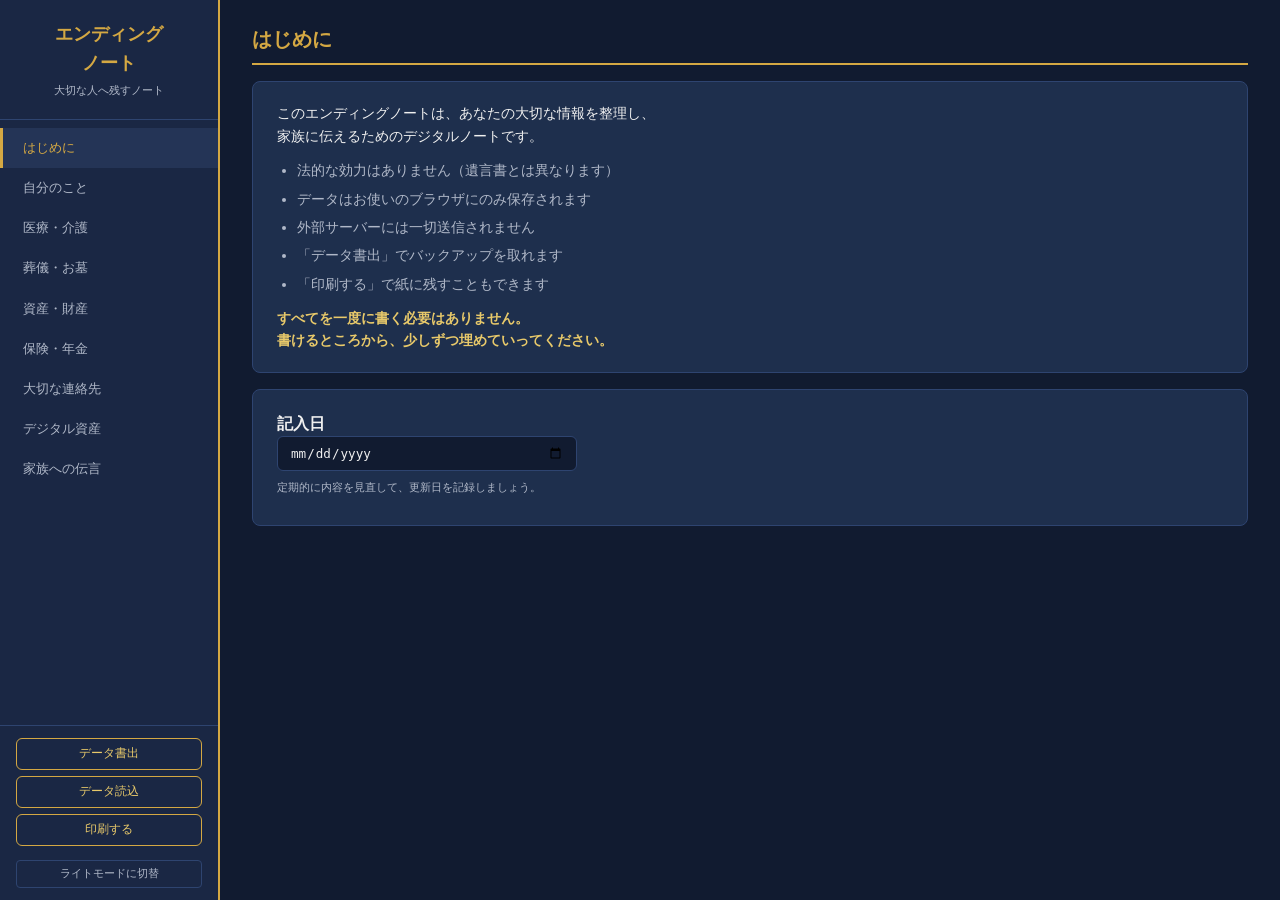
==== index.html @ 5ec1c982 "エンディングノート v1.0 - 無料デジタル終活シート 9つのセクション: 自分のこと、医療・介護、葬儀・お墓、 資産・財産、保険・年金、連絡先、デジタル資産、家族への伝言 ブラウザ保存・印刷対応・" ====
<!DOCTYPE html>
<html lang="ja">
<head>
  <meta charset="UTF-8">
  <meta name="viewport" content="width=device-width, initial-scale=1.0">
  <title>エンディングノート | 無料で使えるデジタル終活シート</title>
  <meta name="description" content="ブラウザで使える無料のエンディングノート。家族への伝言、資産情報、医療・介護の希望、葬儀の希望などを整理できます。印刷対応。">
  <meta name="keywords" content="エンディングノート,終活,無料,デジタル,家族,資産管理,遺言">
  <meta property="og:title" content="エンディングノート | 無料デジタル終活シート">
  <meta property="og:description" content="家族への伝言、資産情報、医療の希望をブラウザで整理。印刷もできる無料ツール。">
  <meta property="og:type" content="website">
  <link rel="stylesheet" href="css/style.css">
</head>
<body>
  <nav class="sidebar">
    <div class="sidebar-header">
      <h1>エンディング<br>ノート</h1>
      <p class="subtitle">大切な人へ残すノート</p>
    </div>
    <ul class="nav-list">
      <li><a href="#" class="nav-link active" data-page="intro">はじめに</a></li>
      <li><a href="#" class="nav-link" data-page="personal">自分のこと</a></li>
      <li><a href="#" class="nav-link" data-page="medical">医療・介護</a></li>
      <li><a href="#" class="nav-link" data-page="funeral">葬儀・お墓</a></li>
      <li><a href="#" class="nav-link" data-page="assets">資産・財産</a></li>
      <li><a href="#" class="nav-link" data-page="insurance">保険・年金</a></li>
      <li><a href="#" class="nav-link" data-page="contacts">大切な連絡先</a></li>
      <li><a href="#" class="nav-link" data-page="digital">デジタル資産</a></li>
      <li><a href="#" class="nav-link" data-page="message">家族への伝言</a></li>
    </ul>
    <div class="sidebar-footer">
      <button class="btn btn-outline" id="exportBtn">データ書出</button>
      <button class="btn btn-outline" id="importBtn">データ読込</button>
      <input type="file" id="importFile" accept=".json" style="display:none">
      <button class="btn btn-outline" id="printBtn">印刷する</button>
      <button class="theme-toggle" id="themeToggle">ライトモードに切替</button>
    </div>
  </nav>

  <div class="main-content">

    <!-- はじめに -->
    <div class="page active" id="page-intro">
      <h2 class="page-title">はじめに</h2>
      <div class="intro-card">
        <p>このエンディングノートは、あなたの大切な情報を整理し、<br>家族に伝えるためのデジタルノートです。</p>
        <ul>
          <li>法的な効力はありません（遺言書とは異なります）</li>
          <li>データはお使いのブラウザにのみ保存されます</li>
          <li>外部サーバーには一切送信されません</li>
          <li>「データ書出」でバックアップを取れます</li>
          <li>「印刷する」で紙に残すこともできます</li>
        </ul>
        <p class="intro-note">すべてを一度に書く必要はありません。<br>書けるところから、少しずつ埋めていってください。</p>
      </div>
      <div class="intro-card">
        <h3>記入日</h3>
        <input type="date" id="writeDate" class="form-input" style="max-width:300px;">
        <p class="form-note">定期的に内容を見直して、更新日を記録しましょう。</p>
      </div>
    </div>

    <!-- 自分のこと -->
    <div class="page" id="page-personal">
      <h2 class="page-title">自分のこと</h2>
      <div class="form-section">
        <div class="form-grid">
          <div class="form-group"><label>氏名</label><input type="text" class="form-input" data-key="personal.name"></div>
          <div class="form-group"><label>ふりがな</label><input type="text" class="form-input" data-key="personal.nameKana"></div>
          <div class="form-group"><label>生年月日</label><input type="date" class="form-input" data-key="personal.birthday"></div>
          <div class="form-group"><label>血液型</label><select class="form-input" data-key="personal.bloodType"><option value="">選択</option><option>A型</option><option>B型</option><option>O型</option><option>AB型</option><option>不明</option></select></div>
          <div class="form-group"><label>住所</label><input type="text" class="form-input full-width" data-key="personal.address"></div>
          <div class="form-group"><label>電話番号</label><input type="tel" class="form-input" data-key="personal.phone"></div>
          <div class="form-group"><label>メールアドレス</label><input type="email" class="form-input" data-key="personal.email"></div>
          <div class="form-group"><label>本籍地</label><input type="text" class="form-input full-width" data-key="personal.domicile"></div>
        </div>
        <div class="form-group"><label>趣味・特技</label><textarea class="form-textarea" data-key="personal.hobbies" rows="3"></textarea></div>
        <div class="form-group"><label>好きな食べ物</label><input type="text" class="form-input full-width" data-key="personal.favoriteFood"></div>
        <div class="form-group"><label>自分史・思い出</label><textarea class="form-textarea" data-key="personal.history" rows="6" placeholder="これまでの人生で大切にしてきたこと、思い出に残っていることなどを自由に書いてください"></textarea></div>
      </div>
    </div>

    <!-- 医療・介護 -->
    <div class="page" id="page-medical">
      <h2 class="page-title">医療・介護の希望</h2>
      <div class="form-section">
        <h3>かかりつけ医</h3>
        <div class="form-grid">
          <div class="form-group"><label>病院名</label><input type="text" class="form-input" data-key="medical.hospital"></div>
          <div class="form-group"><label>担当医</label><input type="text" class="form-input" data-key="medical.doctor"></div>
          <div class="form-group"><label>電話番号</label><input type="tel" class="form-input" data-key="medical.hospitalPhone"></div>
        </div>
        <div class="form-group"><label>持病・アレルギー</label><textarea class="form-textarea" data-key="medical.conditions" rows="3"></textarea></div>
        <div class="form-group"><label>服用中の薬</label><textarea class="form-textarea" data-key="medical.medications" rows="3"></textarea></div>

        <h3>介護の希望</h3>
        <div class="form-group">
          <label>介護が必要になったら</label>
          <select class="form-input" data-key="medical.carePreference">
            <option value="">選択してください</option>
            <option>自宅で介護を受けたい</option>
            <option>施設に入りたい</option>
            <option>家族に任せる</option>
            <option>その他</option>
          </select>
        </div>
        <div class="form-group"><label>介護について補足</label><textarea class="form-textarea" data-key="medical.careNote" rows="3"></textarea></div>

        <h3>延命治療の希望</h3>
        <div class="form-group">
          <label>延命治療について</label>
          <select class="form-input" data-key="medical.lifeSupport">
            <option value="">選択してください</option>
            <option>できる限りの延命治療を希望する</option>
            <option>延命治療は望まない（自然に任せたい）</option>
            <option>家族に判断を任せる</option>
            <option>その他</option>
          </select>
        </div>
        <div class="form-group"><label>延命治療について補足</label><textarea class="form-textarea" data-key="medical.lifeSupportNote" rows="3"></textarea></div>

        <h3>臓器提供・献体</h3>
        <div class="form-group">
          <label>臓器提供の意思</label>
          <select class="form-input" data-key="medical.organDonation">
            <option value="">選択してください</option>
            <option>提供したい</option>
            <option>提供したくない</option>
            <option>家族に任せる</option>
          </select>
        </div>
      </div>
    </div>

    <!-- 葬儀・お墓 -->
    <div class="page" id="page-funeral">
      <h2 class="page-title">葬儀・お墓の希望</h2>
      <div class="form-section">
        <h3>葬儀の希望</h3>
        <div class="form-group">
          <label>葬儀の規模</label>
          <select class="form-input" data-key="funeral.scale">
            <option value="">選択してください</option>
            <option>一般葬（親族・友人・知人）</option>
            <option>家族葬（家族・親族のみ）</option>
            <option>直葬（火葬のみ）</option>
            <option>お別れ会・偲ぶ会</option>
            <option>家族に任せる</option>
          </select>
        </div>
        <div class="form-group">
          <label>宗教・宗派</label>
          <input type="text" class="form-input" data-key="funeral.religion" placeholder="例：仏教（浄土宗）、無宗教 など">
        </div>
        <div class="form-group"><label>葬儀で流してほしい曲</label><input type="text" class="form-input full-width" data-key="funeral.music"></div>
        <div class="form-group"><label>遺影に使ってほしい写真</label><input type="text" class="form-input full-width" data-key="funeral.photo" placeholder="写真の保存場所やファイル名"></div>
        <div class="form-group"><label>葬儀に呼んでほしい人</label><textarea class="form-textarea" data-key="funeral.inviteList" rows="4" placeholder="名前と連絡先"></textarea></div>
        <div class="form-group"><label>葬儀について補足</label><textarea class="form-textarea" data-key="funeral.note" rows="3"></textarea></div>

        <h3>お墓の希望</h3>
        <div class="form-group">
          <label>お墓の希望</label>
          <select class="form-input" data-key="funeral.graveType">
            <option value="">選択してください</option>
            <option>先祖代々のお墓に入りたい</option>
            <option>新しくお墓を建てたい</option>
            <option>納骨堂</option>
            <option>樹木葬</option>
            <option>海洋散骨</option>
            <option>永代供養</option>
            <option>家族に任せる</option>
          </select>
        </div>
        <div class="form-group"><label>お墓の場所</label><input type="text" class="form-input full-width" data-key="funeral.graveLocation"></div>
      </div>
    </div>

    <!-- 資産・財産 -->
    <div class="page" id="page-assets">
      <h2 class="page-title">資産・財産</h2>
      <div class="form-section">
        <p class="form-note">※具体的な金額を書かない場合は、「ある」「ない」だけでも家族の助けになります。</p>

        <h3>預貯金</h3>
        <div id="bankAccounts">
          <div class="repeater-item">
            <div class="form-grid">
              <div class="form-group"><label>金融機関名</label><input type="text" class="form-input" data-array="assets.banks" data-field="name" data-index="0"></div>
              <div class="form-group"><label>支店名</label><input type="text" class="form-input" data-array="assets.banks" data-field="branch" data-index="0"></div>
              <div class="form-group"><label>種類</label><select class="form-input" data-array="assets.banks" data-field="type" data-index="0"><option>普通</option><option>定期</option><option>当座</option></select></div>
              <div class="form-group"><label>備考</label><input type="text" class="form-input" data-array="assets.banks" data-field="note" data-index="0"></div>
            </div>
          </div>
        </div>
        <button class="btn btn-small" id="addBankBtn">+ 口座を追加</button>

        <h3>証券口座</h3>
        <div id="brokerAccounts">
          <div class="repeater-item">
            <div class="form-grid">
              <div class="form-group"><label>証券会社名</label><input type="text" class="form-input" data-array="assets.brokers" data-field="name" data-index="0"></div>
              <div class="form-group"><label>口座種類</label><select class="form-input" data-array="assets.brokers" data-field="type" data-index="0"><option>特定口座</option><option>NISA</option><option>一般口座</option></select></div>
              <div class="form-group"><label>備考</label><input type="text" class="form-input" data-array="assets.brokers" data-field="note" data-index="0"></div>
            </div>
          </div>
        </div>
        <button class="btn btn-small" id="addBrokerBtn">+ 証券口座を追加</button>

        <h3>不動産</h3>
        <div class="form-group"><label>所有する不動産</label><textarea class="form-textarea" data-key="assets.realEstate" rows="4" placeholder="土地・建物の所在地、名義など"></textarea></div>

        <h3>借入・ローン</h3>
        <div class="form-group"><label>借入・ローンの情報</label><textarea class="form-textarea" data-key="assets.loans" rows="4" placeholder="住宅ローン、カードローンなど（借入先、残高目安）"></textarea></div>

        <h3>その他の資産</h3>
        <div class="form-group"><label>貴金属・美術品・車など</label><textarea class="form-textarea" data-key="assets.others" rows="3"></textarea></div>

        <h3>遺言書</h3>
        <div class="form-group">
          <label>遺言書の有無</label>
          <select class="form-input" data-key="assets.willExists">
            <option value="">選択してください</option>
            <option>ある（自筆証書遺言）</option>
            <option>ある（公正証書遺言）</option>
            <option>ある（法務局保管）</option>
            <option>ない</option>
            <option>作成予定</option>
          </select>
        </div>
        <div class="form-group"><label>遺言書の保管場所</label><input type="text" class="form-input full-width" data-key="assets.willLocation"></div>
      </div>
    </div>

    <!-- 保険・年金 -->
    <div class="page" id="page-insurance">
      <h2 class="page-title">保険・年金</h2>
      <div class="form-section">
        <h3>加入している保険</h3>
        <div id="insuranceList">
          <div class="repeater-item">
            <div class="form-grid">
              <div class="form-group"><label>保険会社</label><input type="text" class="form-input" data-array="insurance.list" data-field="company" data-index="0"></div>
              <div class="form-group"><label>種類</label><select class="form-input" data-array="insurance.list" data-field="type" data-index="0"><option>生命保険</option><option>医療保険</option><option>がん保険</option><option>火災保険</option><option>自動車保険</option><option>個人年金</option><option>その他</option></select></div>
              <div class="form-group"><label>証券番号</label><input type="text" class="form-input" data-array="insurance.list" data-field="policyNo" data-index="0"></div>
              <div class="form-group"><label>受取人</label><input type="text" class="form-input" data-array="insurance.list" data-field="beneficiary" data-index="0"></div>
            </div>
          </div>
        </div>
        <button class="btn btn-small" id="addInsuranceBtn">+ 保険を追加</button>

        <h3>年金</h3>
        <div class="form-grid">
          <div class="form-group"><label>基礎年金番号</label><input type="text" class="form-input" data-key="insurance.pensionNo"></div>
          <div class="form-group"><label>年金の種類</label><input type="text" class="form-input" data-key="insurance.pensionType" placeholder="国民年金、厚生年金、企業年金など"></div>
        </div>
      </div>
    </div>

    <!-- 大切な連絡先 -->
    <div class="page" id="page-contacts">
      <h2 class="page-title">大切な連絡先</h2>
      <div class="form-section">
        <p class="form-note">万が一の時に連絡してほしい方のリストです。</p>
        <div id="contactList">
          <div class="repeater-item">
            <div class="form-grid">
              <div class="form-group"><label>名前</label><input type="text" class="form-input" data-array="contacts.list" data-field="name" data-index="0"></div>
              <div class="form-group"><label>関係</label><input type="text" class="form-input" data-array="contacts.list" data-field="relation" data-index="0" placeholder="例：長男、親友、弁護士"></div>
              <div class="form-group"><label>電話番号</label><input type="tel" class="form-input" data-array="contacts.list" data-field="phone" data-index="0"></div>
              <div class="form-group"><label>備考</label><input type="text" class="form-input" data-array="contacts.list" data-field="note" data-index="0"></div>
            </div>
          </div>
        </div>
        <button class="btn btn-small" id="addContactBtn">+ 連絡先を追加</button>
      </div>
    </div>

    <!-- デジタル資産 -->
    <div class="page" id="page-digital">
      <h2 class="page-title">デジタル資産</h2>
      <div class="form-section">
        <p class="form-note">※パスワードそのものは書かず、「ヒント」や「保管場所」だけを記入することをおすすめします。</p>

        <h3>スマホ・パソコン</h3>
        <div class="form-group"><label>スマホのロック解除方法のヒント</label><input type="text" class="form-input full-width" data-key="digital.phoneHint" placeholder="例：誕生日4桁、パスワード管理アプリに記載"></div>
        <div class="form-group"><label>パソコンのログイン方法のヒント</label><input type="text" class="form-input full-width" data-key="digital.pcHint"></div>

        <h3>重要なアカウント</h3>
        <div id="digitalAccounts">
          <div class="repeater-item">
            <div class="form-grid">
              <div class="form-group"><label>サービス名</label><input type="text" class="form-input" data-array="digital.accounts" data-field="service" data-index="0" placeholder="例：Gmail、銀行アプリ"></div>
              <div class="form-group"><label>ID/メールアドレス</label><input type="text" class="form-input" data-array="digital.accounts" data-field="id" data-index="0"></div>
              <div class="form-group"><label>パスワードのヒント</label><input type="text" class="form-input" data-array="digital.accounts" data-field="hint" data-index="0" placeholder="ヒントだけ記入"></div>
              <div class="form-group"><label>死後の希望</label><select class="form-input" data-array="digital.accounts" data-field="action" data-index="0"><option>削除してほしい</option><option>そのままでよい</option><option>家族に引き継ぎ</option></select></div>
            </div>
          </div>
        </div>
        <button class="btn btn-small" id="addDigitalBtn">+ アカウントを追加</button>

        <h3>SNS</h3>
        <div class="form-group">
          <label>SNSアカウントの死後の扱い</label>
          <select class="form-input" data-key="digital.snsAction">
            <option value="">選択してください</option>
            <option>すべて削除してほしい</option>
            <option>そのまま残してほしい</option>
            <option>追悼アカウントにしてほしい</option>
            <option>家族に任せる</option>
          </select>
        </div>

        <h3>サブスクリプション（月額サービス）</h3>
        <div class="form-group"><label>解約が必要なサービス</label><textarea class="form-textarea" data-key="digital.subscriptions" rows="4" placeholder="例：Netflix、Spotify、Amazon Prime、新聞電子版など"></textarea></div>
      </div>
    </div>

    <!-- 家族への伝言 -->
    <div class="page" id="page-message">
      <h2 class="page-title">家族への伝言</h2>
      <div class="form-section">
        <p class="intro-note">一番大切なページです。伝えたいこと、感謝の気持ち、お願いしたいことを自由に書いてください。</p>

        <div class="form-group">
          <label>配偶者へ</label>
          <textarea class="form-textarea" data-key="message.spouse" rows="6" placeholder="感謝の気持ち、伝えたいことを自由に"></textarea>
        </div>
        <div class="form-group">
          <label>子どもたちへ</label>
          <textarea class="form-textarea" data-key="message.children" rows="6"></textarea>
        </div>
        <div class="form-group">
          <label>親へ</label>
          <textarea class="form-textarea" data-key="message.parents" rows="4"></textarea>
        </div>
        <div class="form-group">
          <label>友人・その他の方へ</label>
          <textarea class="form-textarea" data-key="message.friends" rows="4"></textarea>
        </div>
        <div class="form-group">
          <label>その他、伝えておきたいこと</label>
          <textarea class="form-textarea" data-key="message.other" rows="6" placeholder="ペットのこと、大切にしているものの扱い、感謝していることなど"></textarea>
        </div>
      </div>
    </div>

  </div>

  <script src="js/app.js"></script>
</body>
</html>
---- css/style.css ----
*, *::before, *::after { margin:0; padding:0; box-sizing:border-box; }

:root {
  --navy:#1a2744; --navy-light:#243456; --navy-dark:#111b30;
  --gold:#d4a843; --gold-light:#e8c96a;
  --white:#f0f0f0; --gray:#b0b8c8;
  --card-bg:#1e2f4d; --border:#2e4470;
  --sidebar-w:220px; --accent:#e94560;
}

.light-mode {
  --navy:#f5f5f5; --navy-light:#e8e8e8; --navy-dark:#ffffff;
  --gold:#1a5276; --gold-light:#2471a3;
  --white:#333333; --gray:#666666;
  --card-bg:#ffffff; --border:#dddddd;
}

html { font-size:14px; }
body { font-family:"Helvetica Neue","Hiragino Kaku Gothic ProN","Meiryo",sans-serif; background:var(--navy-dark); color:var(--white); line-height:1.6; display:flex; min-height:100vh; }

.sidebar { width:var(--sidebar-w); min-height:100vh; background:var(--navy); border-right:2px solid var(--gold); display:flex; flex-direction:column; position:fixed; top:0; left:0; overflow-y:auto; }
.sidebar-header { padding:20px 16px; text-align:center; border-bottom:1px solid var(--border); }
.sidebar-header h1 { font-size:1.3rem; color:var(--gold); }
.subtitle { font-size:0.75rem; color:var(--gray); margin-top:4px; }
.nav-list { list-style:none; flex:1; padding:8px 0; }
.nav-link { display:block; padding:10px 20px; color:var(--gray); text-decoration:none; font-size:0.9rem; border-left:3px solid transparent; }
.nav-link:hover { color:var(--white); background:var(--navy-light); }
.nav-link.active { color:var(--gold); border-left-color:var(--gold); background:var(--navy-light); }
.sidebar-footer { padding:12px 16px; border-top:1px solid var(--border); }

.btn { padding:0.5rem 1rem; border:none; border-radius:6px; cursor:pointer; font-size:0.85rem; transition:opacity 0.2s; }
.btn:hover { opacity:0.85; }
.btn-outline { background:transparent; color:var(--gold-light); border:1px solid var(--gold); width:100%; margin-bottom:6px; }
.btn-small { padding:0.3rem 0.8rem; font-size:0.8rem; background:var(--navy-light); color:var(--gold-light); border:1px solid var(--border); border-radius:4px; cursor:pointer; margin-top:8px; }
.theme-toggle { width:100%; margin-top:8px; padding:0.4rem 0.8rem; background:transparent; color:var(--gray); border:1px solid var(--border); border-radius:4px; cursor:pointer; font-size:0.8rem; }

.main-content { margin-left:var(--sidebar-w); flex:1; padding:24px 32px; min-height:100vh; }
.page { display:none; }
.page.active { display:block; }
.page-title { font-size:1.4rem; color:var(--gold); margin-bottom:16px; padding-bottom:8px; border-bottom:2px solid var(--gold); }

.intro-card { background:var(--card-bg); border:1px solid var(--border); border-radius:8px; padding:20px 24px; margin-bottom:16px; }
.intro-card ul { padding-left:20px; margin:12px 0; }
.intro-card li { margin-bottom:6px; color:var(--gray); }
.intro-note { color:var(--gold-light); font-weight:600; margin-top:12px; }

.form-section { background:var(--card-bg); border:1px solid var(--border); border-radius:8px; padding:24px; margin-bottom:16px; }
.form-section h3 { color:var(--gold); font-size:1.05rem; margin:20px 0 12px; padding-bottom:6px; border-bottom:1px solid var(--border); }
.form-section h3:first-child { margin-top:0; }
.form-grid { display:grid; grid-template-columns:repeat(auto-fill,minmax(250px,1fr)); gap:12px; }
.form-group { margin-bottom:12px; }
.form-group label { display:block; font-size:0.85rem; color:var(--gray); margin-bottom:4px; }
.form-input { width:100%; padding:8px 12px; background:var(--navy-dark); color:var(--white); border:1px solid var(--border); border-radius:6px; font-size:0.9rem; }
.form-input:focus { outline:none; border-color:var(--gold); }
.form-input.full-width { grid-column:1/-1; }
.form-textarea { width:100%; padding:10px 12px; background:var(--navy-dark); color:var(--white); border:1px solid var(--border); border-radius:6px; font-size:0.9rem; resize:vertical; }
.form-textarea:focus { outline:none; border-color:var(--gold); }
.form-note { font-size:0.8rem; color:var(--gray); margin:8px 0; }
.repeater-item { padding:12px 0; border-bottom:1px dashed var(--border); }
.repeater-item:last-child { border-bottom:none; }

@media print {
  .sidebar { display:none; }
  .main-content { margin-left:0; }
  .page { display:block !important; page-break-after:always; }
  body { background:#fff; color:#000; }
  .form-section { border:1px solid #ccc; }
  .form-input, .form-textarea { border:1px solid #ccc; background:#fff; color:#000; }
  .btn, .theme-toggle { display:none; }
}

@media (max-width:768px) {
  .sidebar { width:100%; min-height:auto; position:relative; flex-direction:row; flex-wrap:wrap; }
  .sidebar-header { width:100%; }
  .nav-list { display:flex; flex-wrap:wrap; padding:4px; }
  .nav-link { padding:6px 12px; font-size:0.8rem; }
  .sidebar-footer { width:100%; display:flex; flex-wrap:wrap; gap:4px; }
  .sidebar-footer .btn, .sidebar-footer .theme-toggle { width:auto; flex:1; }
  .main-content { margin-left:0; padding:16px; }
  .form-grid { grid-template-columns:1fr; }
}
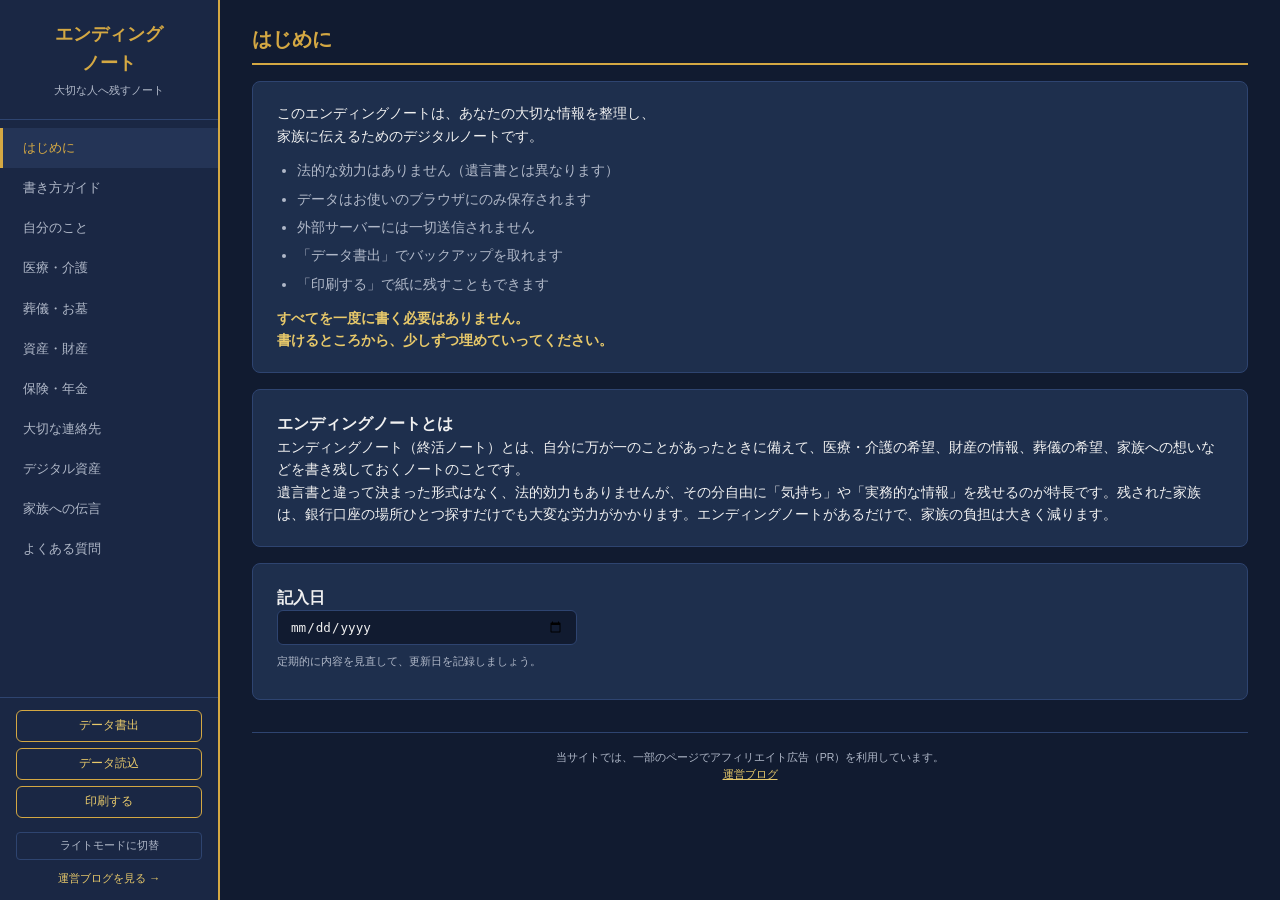
==== commit 1012e392: "ブログ収益化に向けたツール改善と改善計画の追加 - SEO強化: JSON-LD構造化データ(WebApplication/FAQPage)、OGP/Twitterカード補完、GA4・canonica" ====
--- a/index.html
+++ b/index.html
@@ -9,6 +9,75 @@
   <meta property="og:title" content="エンディングノート | 無料デジタル終活シート">
   <meta property="og:description" content="家族への伝言、資産情報、医療の希望をブラウザで整理。印刷もできる無料ツール。">
   <meta property="og:type" content="website">
+  <meta property="og:locale" content="ja_JP">
+  <meta property="og:site_name" content="エンディングノート | 無料デジタル終活シート">
+  <meta name="twitter:card" content="summary">
+  <!-- TODO: 公開URLが確定したら、下の canonical のコメントを外してURLを書き換えてください -->
+  <!-- <link rel="canonical" href="https://www.example.com/ending-note/"> -->
+  <!-- TODO: Google Analytics 4 を使う場合は、G-XXXXXXXXXX を自分の測定IDに変えてコメントを外してください
+  <script async src="https://www.googletagmanager.com/gtag/js?id=G-XXXXXXXXXX"></script>
+  <script>
+    window.dataLayer = window.dataLayer || [];
+    function gtag(){dataLayer.push(arguments);}
+    gtag('js', new Date());
+    gtag('config', 'G-XXXXXXXXXX');
+  </script>
+  -->
+  <script type="application/ld+json">
+  {
+    "@context": "https://schema.org",
+    "@type": "WebApplication",
+    "name": "エンディングノート | 無料デジタル終活シート",
+    "applicationCategory": "LifestyleApplication",
+    "operatingSystem": "Web",
+    "inLanguage": "ja",
+    "offers": { "@type": "Offer", "price": "0", "priceCurrency": "JPY" },
+    "description": "ブラウザで使える無料のエンディングノート。家族への伝言、資産情報、医療・介護の希望、葬儀の希望などを整理でき、印刷にも対応しています。"
+  }
+  </script>
+  <script type="application/ld+json">
+  {
+    "@context": "https://schema.org",
+    "@type": "FAQPage",
+    "mainEntity": [
+      {
+        "@type": "Question",
+        "name": "エンディングノートに法的効力はありますか？",
+        "acceptedAnswer": { "@type": "Answer", "text": "エンディングノートに法的効力はありません。財産の分け方など法的に有効な意思表示をしたい場合は、別途遺言書（自筆証書遺言・公正証書遺言など）の作成が必要です。エンディングノートは、遺言書では伝えきれない希望や気持ちを家族に残すためのものです。" }
+      },
+      {
+        "@type": "Question",
+        "name": "遺言書とエンディングノートはどう違いますか？",
+        "acceptedAnswer": { "@type": "Answer", "text": "遺言書は民法で定められた形式に従って作成する法的な文書で、主に財産の相続について効力を持ちます。一方エンディングノートは形式が自由で、医療・介護の希望、葬儀の希望、家族へのメッセージなど、遺言書に書けない内容を幅広く残せます。両方を用意するのが理想的です。" }
+      },
+      {
+        "@type": "Question",
+        "name": "エンディングノートは何歳から書くべきですか？",
+        "acceptedAnswer": { "@type": "Answer", "text": "何歳からでも書けます。病気や事故はいつ起こるかわからないため、20〜30代で書き始める方も増えています。すべてを一度に書く必要はなく、書けるところから少しずつ埋めていけば大丈夫です。" }
+      },
+      {
+        "@type": "Question",
+        "name": "入力したデータはどこに保存されますか？",
+        "acceptedAnswer": { "@type": "Answer", "text": "入力内容はお使いのブラウザ（端末内）にのみ保存され、外部のサーバーには一切送信されません。「データ書出」ボタンでJSONファイルとしてバックアップでき、「印刷する」ボタンで紙に残すこともできます。" }
+      },
+      {
+        "@type": "Question",
+        "name": "このエンディングノートは無料で使えますか？",
+        "acceptedAnswer": { "@type": "Answer", "text": "はい、完全無料でご利用いただけます。会員登録やアプリのインストールも不要で、ブラウザだけですぐに使えます。" }
+      },
+      {
+        "@type": "Question",
+        "name": "書いた内容はあとから修正できますか？",
+        "acceptedAnswer": { "@type": "Answer", "text": "いつでも修正できます。むしろ、生活や気持ちの変化に合わせて年に1回など定期的に見直すことをおすすめします。記入日を更新しておくと、家族がどの時点の希望かを判断しやすくなります。" }
+      },
+      {
+        "@type": "Question",
+        "name": "書いたエンディングノートは家族にどう共有すればいいですか？",
+        "acceptedAnswer": { "@type": "Answer", "text": "印刷して自宅の分かりやすい場所に保管し、保管場所を信頼できる家族に伝えておく方法が確実です。「データ書出」で保存したファイルを家族と共有する方法もあります。ノートの存在自体を誰も知らないと活用されないため、存在と場所を必ず伝えておきましょう。" }
+      }
+    ]
+  }
+  </script>
   <link rel="stylesheet" href="css/style.css">
 </head>
 <body>
@@ -19,6 +88,7 @@
     </div>
     <ul class="nav-list">
       <li><a href="#" class="nav-link active" data-page="intro">はじめに</a></li>
+      <li><a href="#" class="nav-link" data-page="guide">書き方ガイド</a></li>
       <li><a href="#" class="nav-link" data-page="personal">自分のこと</a></li>
       <li><a href="#" class="nav-link" data-page="medical">医療・介護</a></li>
       <li><a href="#" class="nav-link" data-page="funeral">葬儀・お墓</a></li>
@@ -27,6 +97,7 @@
       <li><a href="#" class="nav-link" data-page="contacts">大切な連絡先</a></li>
       <li><a href="#" class="nav-link" data-page="digital">デジタル資産</a></li>
       <li><a href="#" class="nav-link" data-page="message">家族への伝言</a></li>
+      <li><a href="#" class="nav-link" data-page="faq">よくある質問</a></li>
     </ul>
     <div class="sidebar-footer">
       <button class="btn btn-outline" id="exportBtn">データ書出</button>
@@ -34,6 +105,7 @@
       <input type="file" id="importFile" accept=".json" style="display:none">
       <button class="btn btn-outline" id="printBtn">印刷する</button>
       <button class="theme-toggle" id="themeToggle">ライトモードに切替</button>
+      <a class="sidebar-blog-link" href="https://www.sesshokushougai.net/" target="_blank" rel="noopener">運営ブログを見る →</a>
     </div>
   </nav>
 
@@ -54,9 +126,41 @@
         <p class="intro-note">すべてを一度に書く必要はありません。<br>書けるところから、少しずつ埋めていってください。</p>
       </div>
       <div class="intro-card">
+        <h3>エンディングノートとは</h3>
+        <p>エンディングノート（終活ノート）とは、自分に万が一のことがあったときに備えて、医療・介護の希望、財産の情報、葬儀の希望、家族への想いなどを書き残しておくノートのことです。</p>
+        <p>遺言書と違って決まった形式はなく、法的効力もありませんが、その分自由に「気持ち」や「実務的な情報」を残せるのが特長です。残された家族は、銀行口座の場所ひとつ探すだけでも大変な労力がかかります。エンディングノートがあるだけで、家族の負担は大きく減ります。</p>
+      </div>
+      <div class="intro-card">
         <h3>記入日</h3>
         <input type="date" id="writeDate" class="form-input" style="max-width:300px;">
         <p class="form-note">定期的に内容を見直して、更新日を記録しましょう。</p>
+      </div>
+    </div>
+
+    <!-- 書き方ガイド -->
+    <div class="page info-page" id="page-guide">
+      <h2 class="page-title">エンディングノートの書き方ガイド</h2>
+      <div class="intro-card">
+        <p>「何から書けばいいかわからない」という方のために、無理なく書き進めるためのステップを紹介します。<strong>完璧に埋める必要はありません。</strong>1ページでも書けば、それだけ家族の助けになります。</p>
+      </div>
+      <div class="form-section">
+        <h3>ステップ1：まずは「大切な連絡先」から</h3>
+        <p class="guide-text">一番書きやすく、一番実用的なのが連絡先リストです。万が一のとき、家族が「誰に知らせればいいのか」で最初に困ります。親族・親友・かかりつけ医・保険の担当者などを書き出しましょう。</p>
+        <h3>ステップ2：資産・保険の「ありか」を書く</h3>
+        <p class="guide-text">金額まで書く必要はありません。「どこの銀行に口座があるか」「どの保険会社と契約しているか」が分かるだけで、家族は手続きを進められます。使っていない口座やサブスクの整理を始めるきっかけにもなります。</p>
+        <h3>ステップ3：医療・介護の希望を書く</h3>
+        <p class="guide-text">延命治療や介護の希望は、家族が最も判断に迷い、心の負担を感じる部分です。「家族に任せる」という選択でも、書いてあるだけで家族は救われます。元気なうちに、落ち着いて考えられる今のうちに書いておきましょう。</p>
+        <h3>ステップ4：葬儀・お墓の希望を書く</h3>
+        <p class="guide-text">葬儀の規模や形式の希望を残しておくと、家族は迷わず、費用面でも適切な判断がしやすくなります。呼んでほしい人のリストは、家族が知らない交友関係を伝える大切な情報です。</p>
+        <h3>ステップ5：家族への伝言は最後にゆっくり</h3>
+        <p class="guide-text">一番大切で、一番時間がかかるページです。感謝の気持ち、伝えそびれていたこと、お願いしたいこと。うまく書こうとせず、話しかけるように書くのがコツです。</p>
+        <h3>書いたあとに必ずやること</h3>
+        <ul class="guide-list">
+          <li><strong>保管場所を家族に伝える</strong> — 存在を知られていないノートは活用されません</li>
+          <li><strong>年に1回見直す</strong> — 誕生日や年末年始など、タイミングを決めておくと続きます</li>
+          <li><strong>印刷して紙でも残す</strong> — デジタルと紙の両方があると確実です</li>
+          <li><strong>財産の分け方は遺言書で</strong> — 法的効力が必要な内容は、遺言書の作成を検討しましょう</li>
+        </ul>
       </div>
     </div>
 
@@ -173,6 +277,15 @@
         </div>
         <div class="form-group"><label>お墓の場所</label><input type="text" class="form-input full-width" data-key="funeral.graveLocation"></div>
       </div>
+      <!-- アフィリエイト枠：葬儀（href="#" のままだと自動的に非表示になります。ASPで取得したリンクに差し替えてください） -->
+      <aside class="ad-card" data-ad>
+        <span class="ad-label">PR</span>
+        <div class="ad-body">
+          <h4>葬儀費用は、事前の見積もりで大きく変わります</h4>
+          <p>葬儀は急に必要になることが多く、その場で決めると費用が割高になりがちです。元気なうちに一度見積もりを取っておくと、家族の金銭的・精神的な負担を減らせます。</p>
+          <a class="btn btn-cta" href="#" target="_blank" rel="sponsored noopener">無料で葬儀の資料請求・見積もりをする</a>
+        </div>
+      </aside>
     </div>
 
     <!-- 資産・財産 -->
@@ -229,6 +342,15 @@
         </div>
         <div class="form-group"><label>遺言書の保管場所</label><input type="text" class="form-input full-width" data-key="assets.willLocation"></div>
       </div>
+      <!-- アフィリエイト枠：相続・遺言（href="#" のままだと自動的に非表示になります） -->
+      <aside class="ad-card" data-ad>
+        <span class="ad-label">PR</span>
+        <div class="ad-body">
+          <h4>財産の分け方は、遺言書に残すと確実です</h4>
+          <p>エンディングノートには法的効力がありません。相続でのトラブルを防ぎたい方は、専門家（司法書士・行政書士・弁護士）への相談や、公正証書遺言の作成を検討しましょう。</p>
+          <a class="btn btn-cta" href="#" target="_blank" rel="sponsored noopener">相続・遺言について無料相談する</a>
+        </div>
+      </aside>
     </div>
 
     <!-- 保険・年金 -->
@@ -254,6 +376,15 @@
           <div class="form-group"><label>年金の種類</label><input type="text" class="form-input" data-key="insurance.pensionType" placeholder="国民年金、厚生年金、企業年金など"></div>
         </div>
       </div>
+      <!-- アフィリエイト枠：保険の見直し（href="#" のままだと自動的に非表示になります） -->
+      <aside class="ad-card" data-ad>
+        <span class="ad-label">PR</span>
+        <div class="ad-body">
+          <h4>保険を書き出したら、見直しのチャンスです</h4>
+          <p>加入中の保険を整理してみると、「保障が重複している」「今の生活に合っていない」ことがよくあります。無料の保険相談で、保険料を減らせるケースも少なくありません。</p>
+          <a class="btn btn-cta" href="#" target="_blank" rel="sponsored noopener">無料で保険の見直し相談をする</a>
+        </div>
+      </aside>
     </div>
 
     <!-- 大切な連絡先 -->
@@ -344,8 +475,49 @@
       </div>
     </div>
 
+    <!-- よくある質問 -->
+    <div class="page info-page" id="page-faq">
+      <h2 class="page-title">よくある質問</h2>
+      <div class="form-section">
+        <div class="faq-item">
+          <h3>Q. エンディングノートに法的効力はありますか？</h3>
+          <p>ありません。財産の分け方など法的に有効な意思表示をしたい場合は、別途遺言書（自筆証書遺言・公正証書遺言など）の作成が必要です。エンディングノートは、遺言書では伝えきれない希望や気持ちを家族に残すためのものです。</p>
+        </div>
+        <div class="faq-item">
+          <h3>Q. 遺言書とエンディングノートはどう違いますか？</h3>
+          <p>遺言書は民法で定められた形式に従って作成する法的な文書で、主に財産の相続について効力を持ちます。エンディングノートは形式が自由で、医療・介護の希望、葬儀の希望、家族へのメッセージなど、遺言書に書けない内容を幅広く残せます。両方を用意するのが理想的です。</p>
+        </div>
+        <div class="faq-item">
+          <h3>Q. 何歳から書くべきですか？</h3>
+          <p>何歳からでも書けます。病気や事故はいつ起こるかわからないため、20〜30代で書き始める方も増えています。すべてを一度に書く必要はなく、書けるところから少しずつ埋めていけば大丈夫です。</p>
+        </div>
+        <div class="faq-item">
+          <h3>Q. 入力したデータはどこに保存されますか？</h3>
+          <p>入力内容はお使いのブラウザ（端末内）にのみ保存され、外部のサーバーには一切送信されません。「データ書出」ボタンでバックアップでき、「印刷する」ボタンで紙に残すこともできます。ただし、ブラウザの履歴削除でデータが消えることがあるため、定期的なバックアップをおすすめします。</p>
+        </div>
+        <div class="faq-item">
+          <h3>Q. 無料で使えますか？</h3>
+          <p>はい、完全無料です。会員登録やアプリのインストールも不要で、ブラウザだけですぐに使えます。</p>
+        </div>
+        <div class="faq-item">
+          <h3>Q. 書いた内容はあとから修正できますか？</h3>
+          <p>いつでも修正できます。生活や気持ちの変化に合わせて、年に1回など定期的に見直すことをおすすめします。記入日を更新しておくと、家族がどの時点の希望かを判断しやすくなります。</p>
+        </div>
+        <div class="faq-item">
+          <h3>Q. 書いたノートは家族にどう共有すればいいですか？</h3>
+          <p>印刷して自宅の分かりやすい場所に保管し、保管場所を信頼できる家族に伝えておく方法が確実です。「データ書出」で保存したファイルを家族と共有する方法もあります。ノートの存在自体を誰も知らないと活用されないため、存在と場所を必ず伝えておきましょう。</p>
+        </div>
+      </div>
+    </div>
+
+    <footer class="site-footer">
+      <p>当サイトでは、一部のページでアフィリエイト広告（PR）を利用しています。</p>
+      <p><a href="https://www.sesshokushougai.net/" target="_blank" rel="noopener">運営ブログ</a></p>
+    </footer>
+
   </div>
 
+  <noscript><p style="padding:16px;">このツールの利用にはJavaScriptを有効にしてください。</p></noscript>
   <script src="js/app.js"></script>
 </body>
 </html>
--- a/css/style.css
+++ b/css/style.css
@@ -59,10 +59,35 @@
 .repeater-item { padding:12px 0; border-bottom:1px dashed var(--border); }
 .repeater-item:last-child { border-bottom:none; }
 
+/* ガイド・FAQページ */
+.guide-text { color:var(--gray); margin-bottom:8px; }
+.guide-list { padding-left:20px; margin:12px 0; }
+.guide-list li { margin-bottom:8px; color:var(--gray); }
+.form-section p { margin-bottom:10px; }
+.faq-item { padding:14px 0; border-bottom:1px dashed var(--border); }
+.faq-item:last-child { border-bottom:none; }
+.faq-item h3 { color:var(--gold); font-size:1rem; margin-bottom:6px; }
+.faq-item p { color:var(--gray); }
+
+/* アフィリエイト枠（PRカード） */
+.ad-card { position:relative; background:var(--card-bg); border:1px solid var(--gold); border-radius:8px; padding:20px 24px; margin:16px 0; }
+.ad-label { position:absolute; top:10px; right:12px; font-size:0.7rem; color:var(--navy-dark); background:var(--gold); padding:2px 8px; border-radius:3px; font-weight:700; letter-spacing:0.05em; }
+.ad-body h4 { color:var(--gold-light); font-size:1.05rem; margin-bottom:8px; padding-right:40px; }
+.ad-body p { color:var(--gray); font-size:0.9rem; margin-bottom:12px; }
+.btn-cta { display:inline-block; background:var(--gold); color:var(--navy-dark); font-weight:700; text-decoration:none; padding:0.6rem 1.4rem; border-radius:6px; }
+.btn-cta:hover { background:var(--gold-light); }
+
+/* サイドバーのブログリンク・フッター */
+.sidebar-blog-link { display:block; margin-top:10px; text-align:center; font-size:0.8rem; color:var(--gold-light); text-decoration:none; }
+.sidebar-blog-link:hover { text-decoration:underline; }
+.site-footer { margin-top:32px; padding:16px 0; border-top:1px solid var(--border); font-size:0.75rem; color:var(--gray); text-align:center; }
+.site-footer a { color:var(--gold-light); }
+
 @media print {
   .sidebar { display:none; }
   .main-content { margin-left:0; }
   .page { display:block !important; page-break-after:always; }
+  .info-page, .ad-card, .site-footer { display:none !important; }
   body { background:#fff; color:#000; }
   .form-section { border:1px solid #ccc; }
   .form-input, .form-textarea { border:1px solid #ccc; background:#fff; color:#000; }
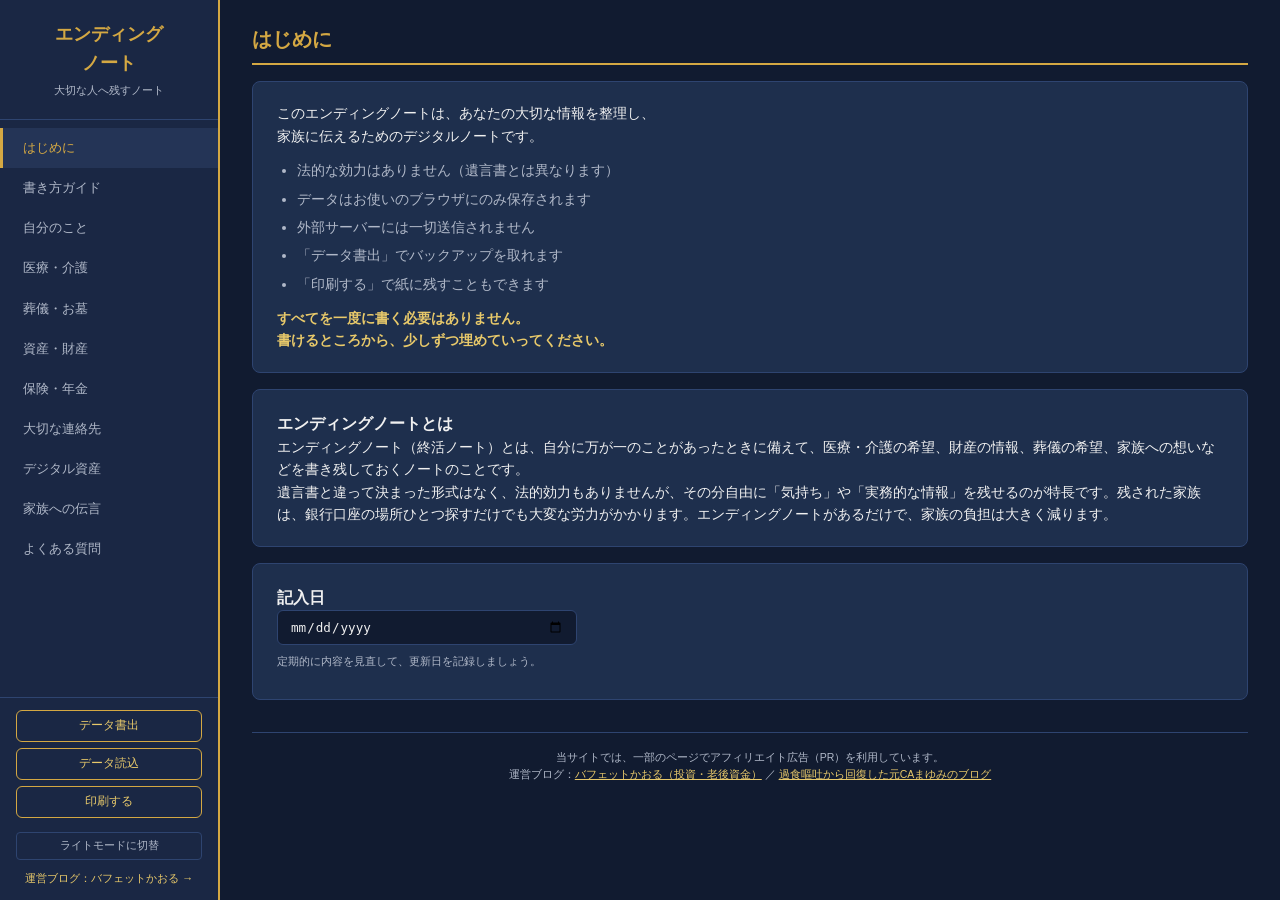
==== commit 044b7e7e: "CAブログ(cabinattendant.blog)向け収益化プランとツールの相互リンク化 - エンディングノートツールの運営ブログリンクをバフェットかおるブログ中心に変更(フッターに両ブログ併記) " ====
--- a/index.html
+++ b/index.html
@@ -12,8 +12,8 @@
   <meta property="og:locale" content="ja_JP">
   <meta property="og:site_name" content="エンディングノート | 無料デジタル終活シート">
   <meta name="twitter:card" content="summary">
-  <!-- TODO: 公開URLが確定したら、下の canonical のコメントを外してURLを書き換えてください -->
-  <!-- <link rel="canonical" href="https://www.example.com/ending-note/"> -->
+  <link rel="canonical" href="https://buffettkaoru.github.io/ending-note/">
+  <meta property="og:url" content="https://buffettkaoru.github.io/ending-note/">
   <!-- TODO: Google Analytics 4 を使う場合は、G-XXXXXXXXXX を自分の測定IDに変えてコメントを外してください
   <script async src="https://www.googletagmanager.com/gtag/js?id=G-XXXXXXXXXX"></script>
   <script>
@@ -105,7 +105,7 @@
       <input type="file" id="importFile" accept=".json" style="display:none">
       <button class="btn btn-outline" id="printBtn">印刷する</button>
       <button class="theme-toggle" id="themeToggle">ライトモードに切替</button>
-      <a class="sidebar-blog-link" href="https://www.sesshokushougai.net/" target="_blank" rel="noopener">運営ブログを見る →</a>
+      <a class="sidebar-blog-link" href="https://cabinattendant.blog/" target="_blank" rel="noopener">運営ブログ：バフェットかおる →</a>
     </div>
   </nav>
 
@@ -512,7 +512,7 @@
 
     <footer class="site-footer">
       <p>当サイトでは、一部のページでアフィリエイト広告（PR）を利用しています。</p>
-      <p><a href="https://www.sesshokushougai.net/" target="_blank" rel="noopener">運営ブログ</a></p>
+      <p>運営ブログ：<a href="https://cabinattendant.blog/" target="_blank" rel="noopener">バフェットかおる（投資・老後資金）</a> ／ <a href="https://www.sesshokushougai.net/" target="_blank" rel="noopener">過食嘔吐から回復した元CAまゆみのブログ</a></p>
     </footer>
 
   </div>
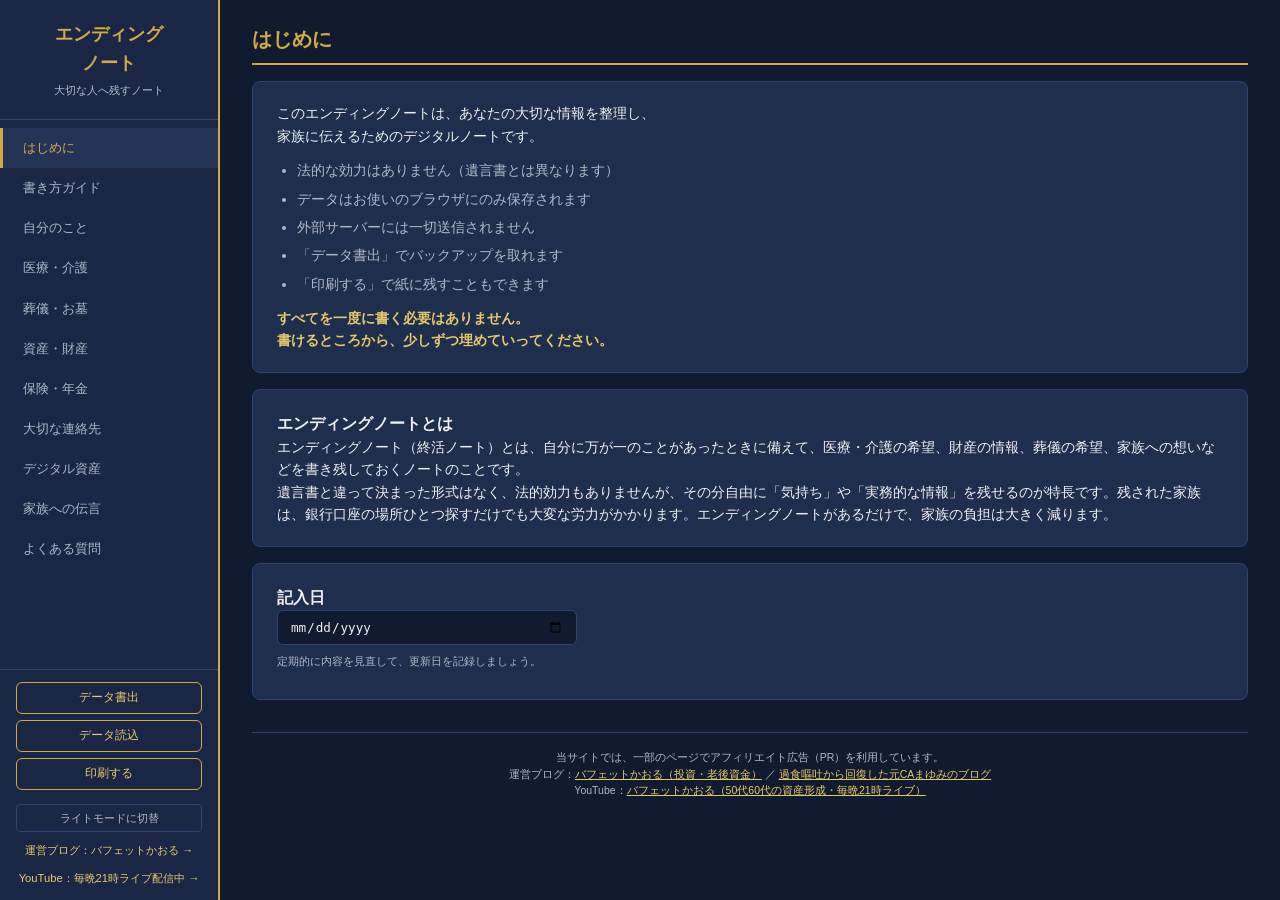
==== commit 131728b1: "YouTubeチャンネル改善計画（50代60代向け・月100万円戦略）と運用テンプレートを追加 - docs/youtube-improvement-plan.md: 現状分析・収益5本柱の設計・コン" ====
--- a/index.html
+++ b/index.html
@@ -106,6 +106,7 @@
       <button class="btn btn-outline" id="printBtn">印刷する</button>
       <button class="theme-toggle" id="themeToggle">ライトモードに切替</button>
       <a class="sidebar-blog-link" href="https://cabinattendant.blog/" target="_blank" rel="noopener">運営ブログ：バフェットかおる →</a>
+      <a class="sidebar-blog-link" href="https://www.youtube.com/@buffettkaoru" target="_blank" rel="noopener">YouTube：毎晩21時ライブ配信中 →</a>
     </div>
   </nav>
 
@@ -513,6 +514,7 @@
     <footer class="site-footer">
       <p>当サイトでは、一部のページでアフィリエイト広告（PR）を利用しています。</p>
       <p>運営ブログ：<a href="https://cabinattendant.blog/" target="_blank" rel="noopener">バフェットかおる（投資・老後資金）</a> ／ <a href="https://www.sesshokushougai.net/" target="_blank" rel="noopener">過食嘔吐から回復した元CAまゆみのブログ</a></p>
+      <p>YouTube：<a href="https://www.youtube.com/@buffettkaoru" target="_blank" rel="noopener">バフェットかおる（50代60代の資産形成・毎晩21時ライブ）</a></p>
     </footer>
 
   </div>
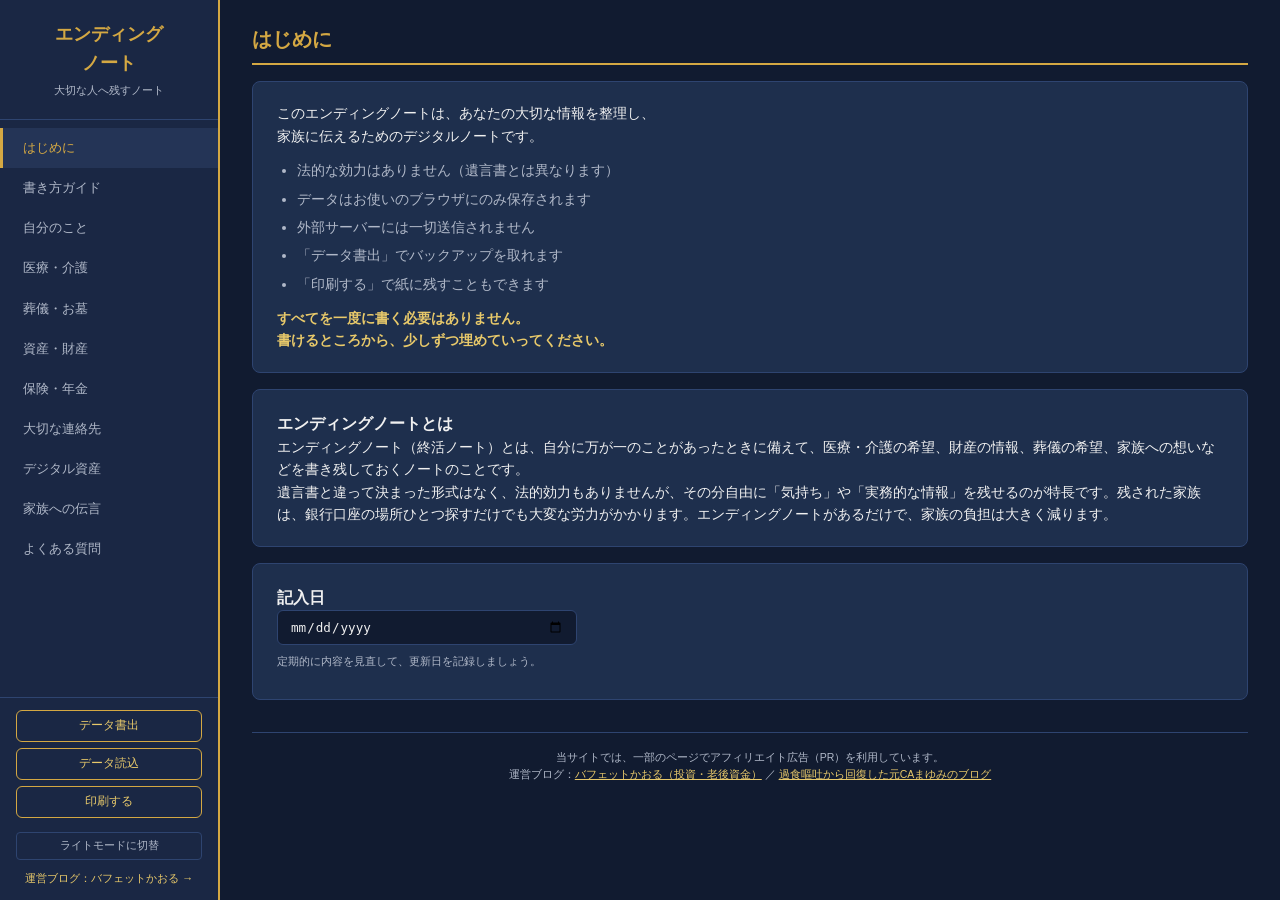
==== commit 6c2fdd8b: "追加ボタンが1回目に効かないバグ修正と行削除ボタンの追加 - 口座・証券・保険・連絡先・デジタルアカウントの「+ 追加」ボタンが   1回目のクリックで行を追加しない問題を修正（初期表示のプレースホル" ====
--- a/index.html
+++ b/index.html
@@ -106,7 +106,6 @@
       <button class="btn btn-outline" id="printBtn">印刷する</button>
       <button class="theme-toggle" id="themeToggle">ライトモードに切替</button>
       <a class="sidebar-blog-link" href="https://cabinattendant.blog/" target="_blank" rel="noopener">運営ブログ：バフェットかおる →</a>
-      <a class="sidebar-blog-link" href="https://www.youtube.com/@buffettkaoru" target="_blank" rel="noopener">YouTube：毎晩21時ライブ配信中 →</a>
     </div>
   </nav>
 
@@ -301,7 +300,7 @@
             <div class="form-grid">
               <div class="form-group"><label>金融機関名</label><input type="text" class="form-input" data-array="assets.banks" data-field="name" data-index="0"></div>
               <div class="form-group"><label>支店名</label><input type="text" class="form-input" data-array="assets.banks" data-field="branch" data-index="0"></div>
-              <div class="form-group"><label>種類</label><select class="form-input" data-array="assets.banks" data-field="type" data-index="0"><option>普通</option><option>定期</option><option>当座</option></select></div>
+              <div class="form-group"><label>種類</label><select class="form-input" data-array="assets.banks" data-field="type" data-index="0"><option value="">選択</option><option>普通</option><option>定期</option><option>当座</option></select></div>
               <div class="form-group"><label>備考</label><input type="text" class="form-input" data-array="assets.banks" data-field="note" data-index="0"></div>
             </div>
           </div>
@@ -313,7 +312,7 @@
           <div class="repeater-item">
             <div class="form-grid">
               <div class="form-group"><label>証券会社名</label><input type="text" class="form-input" data-array="assets.brokers" data-field="name" data-index="0"></div>
-              <div class="form-group"><label>口座種類</label><select class="form-input" data-array="assets.brokers" data-field="type" data-index="0"><option>特定口座</option><option>NISA</option><option>一般口座</option></select></div>
+              <div class="form-group"><label>口座種類</label><select class="form-input" data-array="assets.brokers" data-field="type" data-index="0"><option value="">選択</option><option>特定口座</option><option>NISA</option><option>一般口座</option></select></div>
               <div class="form-group"><label>備考</label><input type="text" class="form-input" data-array="assets.brokers" data-field="note" data-index="0"></div>
             </div>
           </div>
@@ -363,7 +362,7 @@
           <div class="repeater-item">
             <div class="form-grid">
               <div class="form-group"><label>保険会社</label><input type="text" class="form-input" data-array="insurance.list" data-field="company" data-index="0"></div>
-              <div class="form-group"><label>種類</label><select class="form-input" data-array="insurance.list" data-field="type" data-index="0"><option>生命保険</option><option>医療保険</option><option>がん保険</option><option>火災保険</option><option>自動車保険</option><option>個人年金</option><option>その他</option></select></div>
+              <div class="form-group"><label>種類</label><select class="form-input" data-array="insurance.list" data-field="type" data-index="0"><option value="">選択</option><option>生命保険</option><option>医療保険</option><option>がん保険</option><option>火災保険</option><option>自動車保険</option><option>個人年金</option><option>その他</option></select></div>
               <div class="form-group"><label>証券番号</label><input type="text" class="form-input" data-array="insurance.list" data-field="policyNo" data-index="0"></div>
               <div class="form-group"><label>受取人</label><input type="text" class="form-input" data-array="insurance.list" data-field="beneficiary" data-index="0"></div>
             </div>
@@ -424,7 +423,7 @@
               <div class="form-group"><label>サービス名</label><input type="text" class="form-input" data-array="digital.accounts" data-field="service" data-index="0" placeholder="例：Gmail、銀行アプリ"></div>
               <div class="form-group"><label>ID/メールアドレス</label><input type="text" class="form-input" data-array="digital.accounts" data-field="id" data-index="0"></div>
               <div class="form-group"><label>パスワードのヒント</label><input type="text" class="form-input" data-array="digital.accounts" data-field="hint" data-index="0" placeholder="ヒントだけ記入"></div>
-              <div class="form-group"><label>死後の希望</label><select class="form-input" data-array="digital.accounts" data-field="action" data-index="0"><option>削除してほしい</option><option>そのままでよい</option><option>家族に引き継ぎ</option></select></div>
+              <div class="form-group"><label>死後の希望</label><select class="form-input" data-array="digital.accounts" data-field="action" data-index="0"><option value="">選択</option><option>削除してほしい</option><option>そのままでよい</option><option>家族に引き継ぎ</option></select></div>
             </div>
           </div>
         </div>
@@ -514,7 +513,6 @@
     <footer class="site-footer">
       <p>当サイトでは、一部のページでアフィリエイト広告（PR）を利用しています。</p>
       <p>運営ブログ：<a href="https://cabinattendant.blog/" target="_blank" rel="noopener">バフェットかおる（投資・老後資金）</a> ／ <a href="https://www.sesshokushougai.net/" target="_blank" rel="noopener">過食嘔吐から回復した元CAまゆみのブログ</a></p>
-      <p>YouTube：<a href="https://www.youtube.com/@buffettkaoru" target="_blank" rel="noopener">バフェットかおる（50代60代の資産形成・毎晩21時ライブ）</a></p>
     </footer>
 
   </div>
--- a/css/style.css
+++ b/css/style.css
@@ -58,6 +58,8 @@
 .form-note { font-size:0.8rem; color:var(--gray); margin:8px 0; }
 .repeater-item { padding:12px 0; border-bottom:1px dashed var(--border); }
 .repeater-item:last-child { border-bottom:none; }
+.btn-remove { margin-top:4px; padding:0.2rem 0.6rem; font-size:0.75rem; background:transparent; color:var(--gray); border:1px solid var(--border); border-radius:4px; cursor:pointer; }
+.btn-remove:hover { color:var(--accent); border-color:var(--accent); }
 
 /* ガイド・FAQページ */
 .guide-text { color:var(--gray); margin-bottom:8px; }
@@ -91,7 +93,7 @@
   body { background:#fff; color:#000; }
   .form-section { border:1px solid #ccc; }
   .form-input, .form-textarea { border:1px solid #ccc; background:#fff; color:#000; }
-  .btn, .theme-toggle { display:none; }
+  .btn, .theme-toggle, .btn-remove { display:none; }
 }
 
 @media (max-width:768px) {
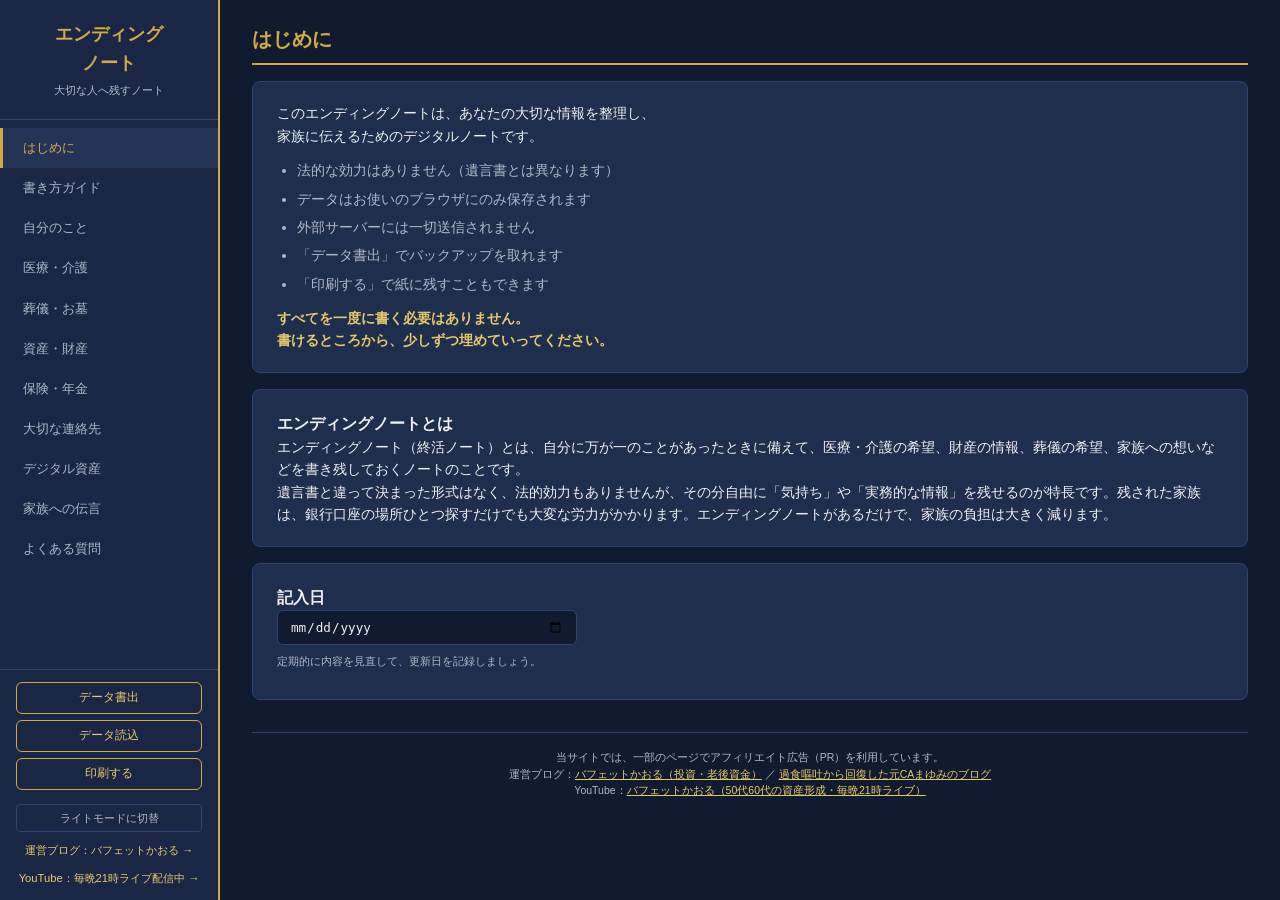
==== commit af65dfd0: "YouTubeチャンネル改善計画一式を追加（50代60代向け・月100万円戦略） (#12) 改善計画・実測データ分析と週次定点観測ログ・タイトル書き換え案・動画企画20本・運用テンプレート・Clau" ====
--- a/index.html
+++ b/index.html
@@ -106,6 +106,7 @@
       <button class="btn btn-outline" id="printBtn">印刷する</button>
       <button class="theme-toggle" id="themeToggle">ライトモードに切替</button>
       <a class="sidebar-blog-link" href="https://cabinattendant.blog/" target="_blank" rel="noopener">運営ブログ：バフェットかおる →</a>
+      <a class="sidebar-blog-link" href="https://www.youtube.com/@buffettkaoru" target="_blank" rel="noopener">YouTube：毎晩21時ライブ配信中 →</a>
     </div>
   </nav>
 
@@ -513,6 +514,7 @@
     <footer class="site-footer">
       <p>当サイトでは、一部のページでアフィリエイト広告（PR）を利用しています。</p>
       <p>運営ブログ：<a href="https://cabinattendant.blog/" target="_blank" rel="noopener">バフェットかおる（投資・老後資金）</a> ／ <a href="https://www.sesshokushougai.net/" target="_blank" rel="noopener">過食嘔吐から回復した元CAまゆみのブログ</a></p>
+      <p>YouTube：<a href="https://www.youtube.com/@buffettkaoru" target="_blank" rel="noopener">バフェットかおる（50代60代の資産形成・毎晩21時ライブ）</a></p>
     </footer>
 
   </div>
